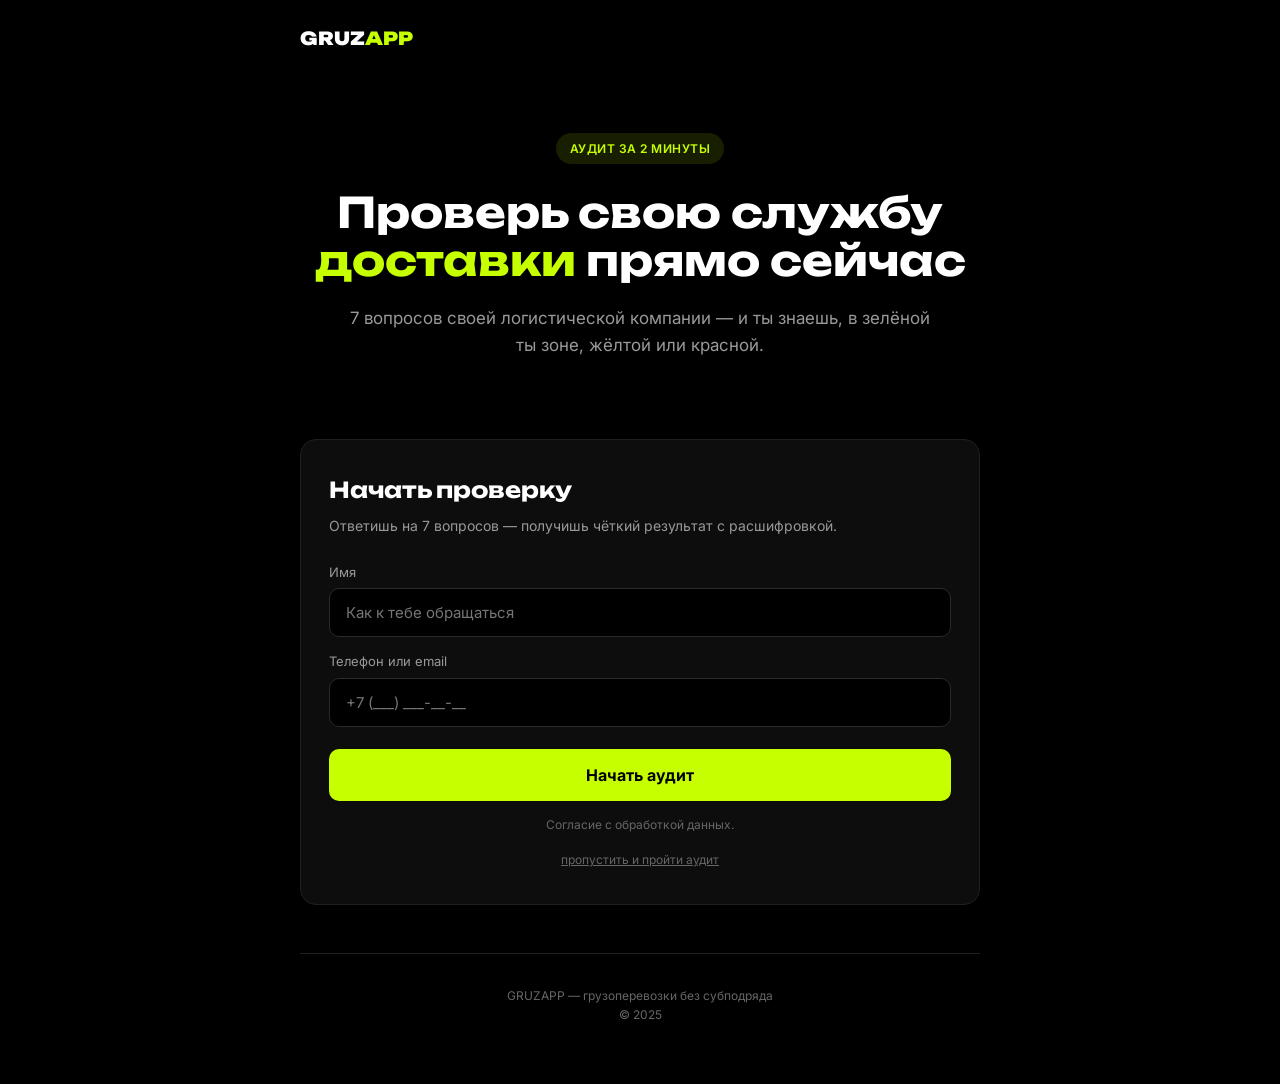
==== audit.html @ 5f4c0c7a "guides v1" ====
<!DOCTYPE html>
<html lang="ru">
<head>
<meta charset="UTF-8">
<meta name="viewport" content="width=device-width, initial-scale=1.0">
<title>Аудит перевозчика за 2 минуты | GRUZAPP</title>

<style>
  @import url('https://fonts.googleapis.com/css2?family=Unbounded:wght@500;700;900&family=Inter:wght@400;500;600&display=swap');
  * { margin: 0; padding: 0; box-sizing: border-box; }
  body { font-family: 'Inter', sans-serif; background: #000; color: #fff; line-height: 1.6; }
  .container { max-width: 720px; margin: 0 auto; padding: 24px 20px 60px; }
  .logo { font-family: 'Unbounded', sans-serif; font-size: 18px; font-weight: 900; margin-bottom: 48px; }
  .logo span { color: #c6ff00; }
  .hero { padding: 32px 0 48px; text-align: center; }
  .hero-kicker { display: inline-block; background: rgba(198,255,0,0.12); color: #c6ff00; font-size: 12px; font-weight: 600; padding: 6px 14px; border-radius: 20px; margin-bottom: 24px; text-transform: uppercase; letter-spacing: 0.04em; }
  .hero h1 { font-family: 'Unbounded', sans-serif; font-size: clamp(28px, 5vw, 42px); font-weight: 700; line-height: 1.15; margin-bottom: 20px; }
  .hero h1 .accent { color: #c6ff00; }
  .hero p { font-size: 17px; color: #999; max-width: 580px; margin: 0 auto 32px; }
  .form-block { background: #0d0d0d; border: 1px solid #1f1f1f; border-radius: 16px; padding: 32px 28px; margin-bottom: 32px; }
  .form-block h2 { font-family: 'Unbounded', sans-serif; font-size: 22px; font-weight: 700; margin-bottom: 8px; }
  .form-block .sub { color: #999; font-size: 14px; margin-bottom: 24px; }
  .form-row { margin-bottom: 14px; }
  .form-row label { display: block; font-size: 13px; color: #999; margin-bottom: 6px; }
  .form-row input { width: 100%; background: #000; border: 1px solid #2a2a2a; color: #fff; padding: 14px 16px; font-size: 15px; font-family: inherit; border-radius: 10px; outline: none; }
  .form-row input:focus { border-color: #c6ff00; }
  .submit-btn { width: 100%; background: #c6ff00; color: #000; border: none; padding: 16px 24px; font-size: 16px; font-weight: 700; font-family: inherit; border-radius: 10px; cursor: pointer; margin-top: 8px; }
  .submit-btn:hover { background: #b8ee00; }
  .submit-btn:disabled { background: #2a2a2a; color: #666; cursor: not-allowed; }
  .privacy { text-align: center; font-size: 12px; color: #666; margin-top: 14px; }

  .error-box { background: rgba(255,80,80,0.08); border: 1px solid rgba(255,80,80,0.4); color: #ff9999; padding: 14px 18px; border-radius: 10px; margin-bottom: 16px; font-size: 13px; line-height: 1.6; display: none; }
  .error-box.show { display: block; }
  .error-box strong { color: #ff6666; display: block; margin-bottom: 6px; }
  .error-box code { font-family: monospace; font-size: 11px; background: rgba(0,0,0,0.5); padding: 2px 6px; border-radius: 4px; word-break: break-all; color: #c6ff00; }

  .skip-link { text-align: center; margin-top: 12px; }
  .skip-link button { background: transparent; border: none; color: #666; font-size: 12px; cursor: pointer; text-decoration: underline; font-family: inherit; }

  .audit-section { display: none; }
  .audit-section.active { display: block; }
  .success-msg { background: rgba(198,255,0,0.1); border: 1px solid rgba(198,255,0,0.3); color: #c6ff00; padding: 14px 18px; border-radius: 10px; margin-bottom: 24px; font-size: 14px; }
  .progress-bar { height: 6px; background: #1f1f1f; border-radius: 3px; overflow: hidden; margin-bottom: 24px; }
  .progress-fill { height: 100%; background: #c6ff00; width: 0%; transition: width 0.25s; }
  .q-card { background: #0d0d0d; border: 1px solid #1f1f1f; border-radius: 12px; padding: 18px 20px; margin-bottom: 12px; }
  .q-head { display: flex; align-items: flex-start; gap: 12px; margin-bottom: 12px; }
  .q-num { width: 26px; height: 26px; background: #c6ff00; color: #000; border-radius: 50%; display: flex; align-items: center; justify-content: center; font-size: 12px; font-weight: 700; flex-shrink: 0; }
  .q-text { font-size: 14px; font-weight: 600; line-height: 1.5; }
  .answers { display: flex; flex-direction: column; gap: 8px; margin-bottom: 10px; }
  .ans-btn { padding: 10px 14px; font-size: 13px; font-weight: 500; border-radius: 8px; border: 1px solid #2a2a2a; background: transparent; color: #999; cursor: pointer; text-align: left; font-family: inherit; transition: all 0.15s; }
  .ans-btn:hover { border-color: #444; color: #fff; }
  .ans-btn.sel-good { background: #c6ff00; border-color: #c6ff00; color: #000; font-weight: 600; }
  .ans-btn.sel-mid { background: rgba(255,255,255,0.08); border-color: #fff; color: #fff; font-weight: 600; }
  .ans-btn.sel-bad { background: rgba(255,80,80,0.1); border-color: #ff6666; color: #ff9999; font-weight: 600; }
  .flag { font-size: 12px; color: #666; padding-left: 38px; }

  .result { border-radius: 16px; padding: 28px; text-align: center; margin: 24px 0; }
  .result.good { background: #c6ff00; color: #000; }
  .result.mid { background: #fff; color: #000; }
  .result.bad { background: #0d0d0d; border: 1px solid #ff6666; color: #ff9999; }
  .result-label { font-size: 12px; font-weight: 700; letter-spacing: 0.06em; text-transform: uppercase; margin-bottom: 8px; opacity: 0.7; }
  .result-score { font-family: 'Unbounded', sans-serif; font-size: 42px; font-weight: 900; line-height: 1.1; }
  .result-text { font-size: 14px; line-height: 1.6; margin-top: 12px; opacity: 0.85; }

  .cta-final { background: #0d0d0d; border: 1px solid #c6ff00; border-radius: 16px; padding: 32px 28px; text-align: center; margin-top: 24px; }
  .cta-final h3 { font-family: 'Unbounded', sans-serif; font-size: 22px; margin-bottom: 12px; }
  .cta-final p { color: #999; margin-bottom: 24px; font-size: 15px; }
  .cta-btn { display: inline-block; background: #c6ff00; color: #000; text-decoration: none; padding: 14px 32px; font-size: 15px; font-weight: 700; border-radius: 10px; }
  .cta-btn:hover { background: #b8ee00; }
  footer { text-align: center; margin-top: 48px; padding-top: 32px; border-top: 1px solid #1f1f1f; font-size: 12px; color: #666; }
</style>
</head>
<body>

<div class="container">
  <div class="logo">GRUZ<span>APP</span></div>

  <div class="hero">
    <div class="hero-kicker">Аудит за 2 минуты</div>
    <h1>Проверь свою службу <span class="accent">доставки</span> прямо сейчас</h1>
    <p>7 вопросов своей логистической компании — и ты знаешь, в зелёной ты зоне, жёлтой или красной.</p>
  </div>

  <div id="form-block" class="form-block">
    <h2>Начать проверку</h2>
    <p class="sub">Ответишь на 7 вопросов — получишь чёткий результат с расшифровкой.</p>

    <div id="error-box" class="error-box"></div>

    <form id="lead-form">
      <div class="form-row"><label>Имя</label><input type="text" id="name" required placeholder="Как к тебе обращаться"></div>
      <div class="form-row"><label>Телефон или email</label><input type="text" id="contact" required placeholder="+7 (___) ___-__-__"></div>
      <button type="submit" class="submit-btn" id="submit-btn">Начать аудит</button>
      <div class="privacy">Согласие с обработкой данных.</div>
    </form>

    <div class="skip-link"><button id="skip-btn">пропустить и пройти аудит</button></div>
  </div>

  <div id="audit-section" class="audit-section">
    <div class="success-msg">✓ Отвечай на вопросы — внизу увидишь результат.</div>
    <div class="progress-bar"><div class="progress-fill" id="prog"></div></div>
    <div id="questions"></div>
    <div class="result" id="result" style="display:none;">
      <div class="result-label" id="r-label"></div>
      <div class="result-score" id="r-score"></div>
      <div class="result-text" id="r-text"></div>
    </div>
    <div class="cta-final" id="cta-final" style="display:none;">
      <h3>Хочешь сравнить с тем, как должно быть?</h3>
      <p>В GRUZAPP все 7 пунктов в стандарте. Тариф и условия — за 15 минут.</p>
      <a href="https://wa.me/79991234567?text=Хочу%20расчёт%20доставки" class="cta-btn">Написать в WhatsApp</a>
    </div>
  </div>

  <footer>GRUZAPP — грузоперевозки без субподряда<br>© 2025</footer>
</div>

<script type="module">
import { createClient } from 'https://esm.sh/@supabase/supabase-js@2';
const SUPABASE_URL = 'https://htftklrysatwhqznbtty.supabase.co';
const SUPABASE_ANON_KEY = 'sb_publishable_8GinUKWP4PAEdCOvgKhb0w_8jK8Kny5';

const errorBox = document.getElementById('error-box');
const submitBtn = document.getElementById('submit-btn');
function showError(t, d) { errorBox.innerHTML = `<strong>${t}</strong>${d}`; errorBox.classList.add('show'); }
function hideError() { errorBox.classList.remove('show'); }
function showAudit() {
  document.getElementById('form-block').style.display = 'none';
  document.getElementById('audit-section').classList.add('active');
  window.scrollTo({ top: 0, behavior: 'smooth' });
}
document.getElementById('skip-btn').addEventListener('click', showAudit);

const keysOk = SUPABASE_URL !== 'YOUR_SUPABASE_URL' && SUPABASE_ANON_KEY !== 'YOUR_SUPABASE_ANON_KEY' && SUPABASE_URL.startsWith('https://');
let supabase = null;
if (keysOk) {
  try { supabase = createClient(SUPABASE_URL, SUPABASE_ANON_KEY); } catch (e) { showError('Ошибка подключения', e.message); }
} else {
  showError('Не вставлены ключи Supabase', 'Замени <code>YOUR_SUPABASE_URL</code> и <code>YOUR_SUPABASE_ANON_KEY</code> в самом низу файла. Пока — нажми «пропустить».');
}

function getUtm() {
  const p = new URLSearchParams(window.location.search);
  return { utm_source: p.get('utm_source') || null, utm_medium: p.get('utm_medium') || null, utm_campaign: p.get('utm_campaign') || null, referrer: document.referrer || null };
}

document.getElementById('lead-form').addEventListener('submit', async (e) => {
  e.preventDefault();
  hideError();
  const name = document.getElementById('name').value.trim();
  const contact = document.getElementById('contact').value.trim();
  if (!name || !contact) { showError('Заполни оба поля', ''); return; }
  if (!supabase) { showError('Supabase не подключён', 'Проверь ключи.'); return; }
  submitBtn.disabled = true; submitBtn.textContent = 'Отправляем...';
  try {
    const { error } = await supabase.from('leads').insert({ name, contact, source: 'audit', segment: 'b2b', status: 'new', utm: getUtm() });
    if (error) {
      let h = error.message;
      const m = (error.message || '').toLowerCase();
      if (m.includes('row-level') || m.includes('policy') || m.includes('rls')) h += '<br><br>Выполни: <code>ALTER TABLE leads ENABLE ROW LEVEL SECURITY; CREATE POLICY "Allow public insert" ON leads FOR INSERT TO anon WITH CHECK (true);</code>';
      if (m.includes('column') || m.includes('does not exist')) h += '<br><br>Проверь колонки в таблице leads: name, contact, source, segment, status, utm.';
      throw new Error(h);
    }
    showAudit();
  } catch (err) {
    showError('Не удалось отправить', err.message);
    submitBtn.disabled = false; submitBtn.textContent = 'Попробовать снова';
    console.error(err);
  }
});

const Q = [
  { q: "Как формируется итоговая цена?", good: "Фиксируется до рейса после оценки объёма", mid: "В целом по тарифу, плюс возможные доплаты", bad: "Зависит от ситуации, смотрим на месте", flag: "Красный флаг: «по факту», «зависит»" },
  { q: "Кто конкретно приедет — ваши или субподряд?", good: "Наши верифицированные водители", mid: "В основном свои, иногда привлекаем", bad: "Найдём команду / зависит от дня", flag: "Уклончивость = риск" },
  { q: "Делаете ли фото груза до погрузки?", good: "Да, это наш стандарт", mid: "Если попросите — можем", bad: "Обычно не делаем", flag: "Без фото ДО — не докажешь повреждение" },
  { q: "Реальная страховка с выплатами?", good: "Да, конкретные суммы и условия", mid: "Страховка есть, условия уточним", bad: "«Всё застраховано» без деталей", flag: "«Есть» ≠ «реально выплатят»" },
  { q: "Как считаете грузчиков и машины?", good: "По фото или подробному списку", mid: "По описанию по телефону", bad: "Обычно хватает одной машины", flag: "Расчёт на слух = переплата" },
  { q: "Работаете в выходные и вечером?", good: "Да, без коэффициентов", mid: "Работаем, но с наценкой", bad: "Только будни, только день", flag: "Сервис должен подстраиваться" },
  { q: "Что если повредят груз?", good: "Конкретный алгоритм и сроки", mid: "Подадите претензию — рассмотрим", bad: "«Такого не бывает»", flag: "Без алгоритма — без компенсации" }
];
const answers = new Array(7).fill(null);

function render() {
  document.getElementById('questions').innerHTML = Q.map((q, i) => `
    <div class="q-card">
      <div class="q-head"><div class="q-num">${i+1}</div><div class="q-text">${q.q}</div></div>
      <div class="answers">
        <button class="ans-btn" data-i="${i}" data-v="good">${q.good}</button>
        <button class="ans-btn" data-i="${i}" data-v="mid">${q.mid}</button>
        <button class="ans-btn" data-i="${i}" data-v="bad">${q.bad}</button>
      </div>
      <div class="flag">⚑ ${q.flag}</div>
    </div>`).join('');
  document.querySelectorAll('.ans-btn').forEach(b => b.addEventListener('click', () => {
    const i = +b.dataset.i, v = b.dataset.v;
    answers[i] = v;
    document.querySelectorAll(`.ans-btn[data-i="${i}"]`).forEach(x => x.classList.remove('sel-good','sel-mid','sel-bad'));
    b.classList.add('sel-' + v);
    update();
  }));
}

function update() {
  const a = answers.filter(x => x !== null).length;
  document.getElementById('prog').style.width = (a / 7 * 100) + '%';
  if (a < 7) { document.getElementById('result').style.display='none'; document.getElementById('cta-final').style.display='none'; return; }
  let s = 0; answers.forEach(x => { if (x === 'good') s += 2; else if (x === 'mid') s += 1; });
  const r = document.getElementById('result');
  r.style.display = 'block';
  r.classList.remove('good','mid','bad');
  document.getElementById('r-score').textContent = s + ' / 14';
  if (s >= 11) { r.classList.add('good'); document.getElementById('r-label').textContent = 'Зелёная зона'; document.getElementById('r-text').textContent = 'Эта служба соответствует базовым стандартам. Но фото "до", страховка и алгоритм при повреждении — три пункта, без которых не работай.'; }
  else if (s >= 7) { r.classList.add('mid'); document.getElementById('r-label').textContent = 'Жёлтая зона'; document.getElementById('r-text').textContent = 'У службы есть слабые места. Перед каждым рейсом фиксируй состояние груза сам и держи прямой номер водителя.'; }
  else { r.classList.add('bad'); document.getElementById('r-label').textContent = 'Красная зона'; document.getElementById('r-text').textContent = 'Эта служба не защищает тебя. Ищи альтернативу до первого инцидента.'; }
  document.getElementById('cta-final').style.display = 'block';
}
render();
</script>
</body>
</html>
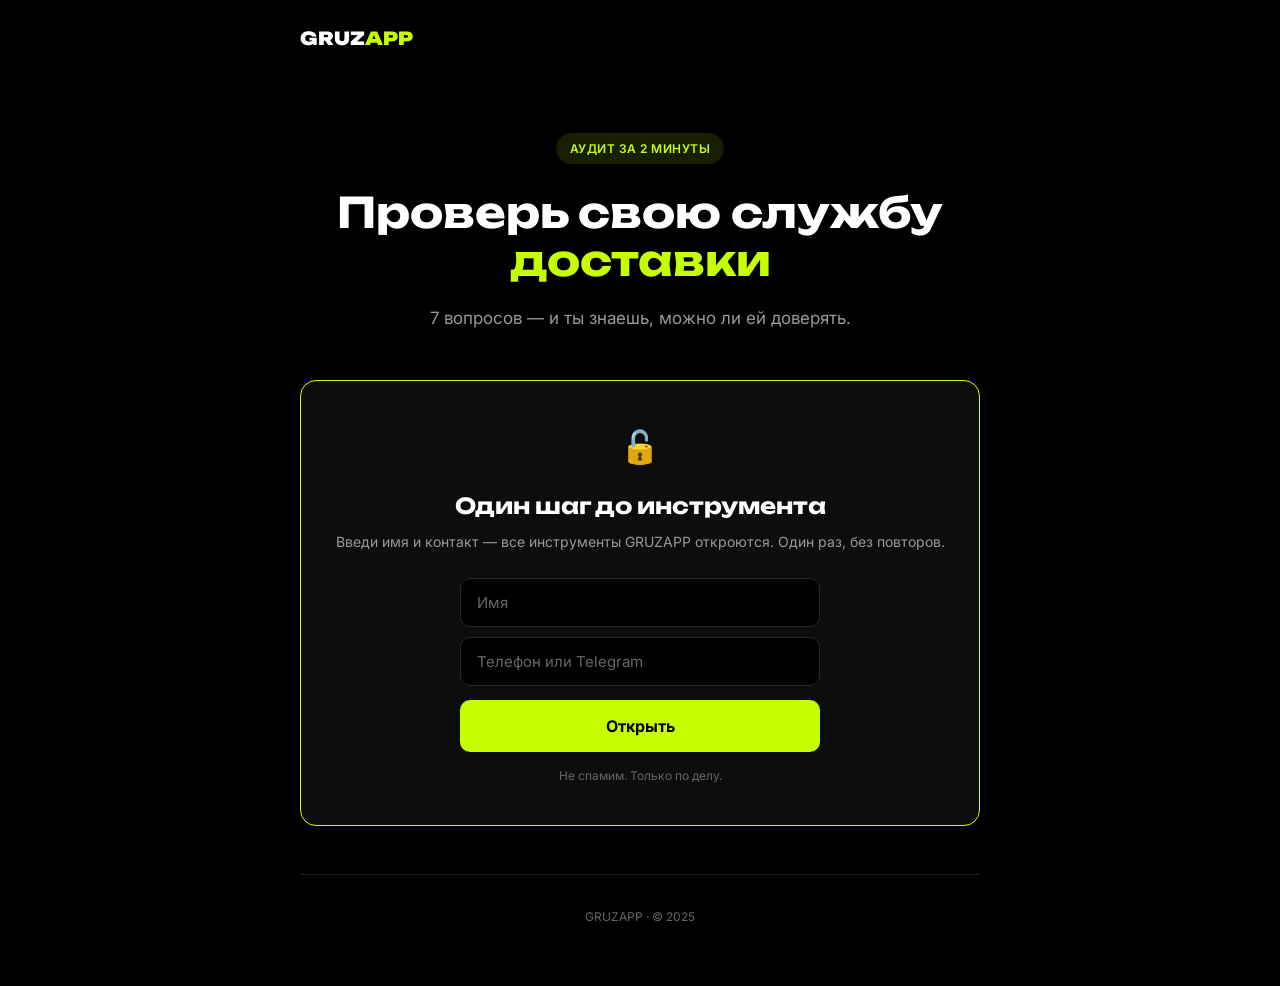
==== commit 4ac18e65: "guides v2" ====
--- a/audit.html
+++ b/audit.html
@@ -4,7 +4,7 @@
 <meta charset="UTF-8">
 <meta name="viewport" content="width=device-width, initial-scale=1.0">
 <title>Аудит перевозчика за 2 минуты | GRUZAPP</title>
-
+<link rel="stylesheet" href="cta.css">
 <style>
   @import url('https://fonts.googleapis.com/css2?family=Unbounded:wght@500;700;900&family=Inter:wght@400;500;600&display=swap');
   * { margin: 0; padding: 0; box-sizing: border-box; }
@@ -16,30 +16,9 @@
   .hero-kicker { display: inline-block; background: rgba(198,255,0,0.12); color: #c6ff00; font-size: 12px; font-weight: 600; padding: 6px 14px; border-radius: 20px; margin-bottom: 24px; text-transform: uppercase; letter-spacing: 0.04em; }
   .hero h1 { font-family: 'Unbounded', sans-serif; font-size: clamp(28px, 5vw, 42px); font-weight: 700; line-height: 1.15; margin-bottom: 20px; }
   .hero h1 .accent { color: #c6ff00; }
-  .hero p { font-size: 17px; color: #999; max-width: 580px; margin: 0 auto 32px; }
-  .form-block { background: #0d0d0d; border: 1px solid #1f1f1f; border-radius: 16px; padding: 32px 28px; margin-bottom: 32px; }
-  .form-block h2 { font-family: 'Unbounded', sans-serif; font-size: 22px; font-weight: 700; margin-bottom: 8px; }
-  .form-block .sub { color: #999; font-size: 14px; margin-bottom: 24px; }
-  .form-row { margin-bottom: 14px; }
-  .form-row label { display: block; font-size: 13px; color: #999; margin-bottom: 6px; }
-  .form-row input { width: 100%; background: #000; border: 1px solid #2a2a2a; color: #fff; padding: 14px 16px; font-size: 15px; font-family: inherit; border-radius: 10px; outline: none; }
-  .form-row input:focus { border-color: #c6ff00; }
-  .submit-btn { width: 100%; background: #c6ff00; color: #000; border: none; padding: 16px 24px; font-size: 16px; font-weight: 700; font-family: inherit; border-radius: 10px; cursor: pointer; margin-top: 8px; }
-  .submit-btn:hover { background: #b8ee00; }
-  .submit-btn:disabled { background: #2a2a2a; color: #666; cursor: not-allowed; }
-  .privacy { text-align: center; font-size: 12px; color: #666; margin-top: 14px; }
-
-  .error-box { background: rgba(255,80,80,0.08); border: 1px solid rgba(255,80,80,0.4); color: #ff9999; padding: 14px 18px; border-radius: 10px; margin-bottom: 16px; font-size: 13px; line-height: 1.6; display: none; }
-  .error-box.show { display: block; }
-  .error-box strong { color: #ff6666; display: block; margin-bottom: 6px; }
-  .error-box code { font-family: monospace; font-size: 11px; background: rgba(0,0,0,0.5); padding: 2px 6px; border-radius: 4px; word-break: break-all; color: #c6ff00; }
-
-  .skip-link { text-align: center; margin-top: 12px; }
-  .skip-link button { background: transparent; border: none; color: #666; font-size: 12px; cursor: pointer; text-decoration: underline; font-family: inherit; }
-
-  .audit-section { display: none; }
-  .audit-section.active { display: block; }
-  .success-msg { background: rgba(198,255,0,0.1); border: 1px solid rgba(198,255,0,0.3); color: #c6ff00; padding: 14px 18px; border-radius: 10px; margin-bottom: 24px; font-size: 14px; }
+  .hero p { font-size: 17px; color: #999; max-width: 580px; margin: 0 auto; }
+  .content { display: none; }
+  .content.show { display: block; }
   .progress-bar { height: 6px; background: #1f1f1f; border-radius: 3px; overflow: hidden; margin-bottom: 24px; }
   .progress-fill { height: 100%; background: #c6ff00; width: 0%; transition: width 0.25s; }
   .q-card { background: #0d0d0d; border: 1px solid #1f1f1f; border-radius: 12px; padding: 18px 20px; margin-bottom: 12px; }
@@ -53,133 +32,58 @@
   .ans-btn.sel-mid { background: rgba(255,255,255,0.08); border-color: #fff; color: #fff; font-weight: 600; }
   .ans-btn.sel-bad { background: rgba(255,80,80,0.1); border-color: #ff6666; color: #ff9999; font-weight: 600; }
   .flag { font-size: 12px; color: #666; padding-left: 38px; }
-
-  .result { border-radius: 16px; padding: 28px; text-align: center; margin: 24px 0; }
+  .result { border-radius: 16px; padding: 28px; text-align: center; margin: 24px 0; display: none; }
   .result.good { background: #c6ff00; color: #000; }
   .result.mid { background: #fff; color: #000; }
   .result.bad { background: #0d0d0d; border: 1px solid #ff6666; color: #ff9999; }
   .result-label { font-size: 12px; font-weight: 700; letter-spacing: 0.06em; text-transform: uppercase; margin-bottom: 8px; opacity: 0.7; }
   .result-score { font-family: 'Unbounded', sans-serif; font-size: 42px; font-weight: 900; line-height: 1.1; }
   .result-text { font-size: 14px; line-height: 1.6; margin-top: 12px; opacity: 0.85; }
-
-  .cta-final { background: #0d0d0d; border: 1px solid #c6ff00; border-radius: 16px; padding: 32px 28px; text-align: center; margin-top: 24px; }
-  .cta-final h3 { font-family: 'Unbounded', sans-serif; font-size: 22px; margin-bottom: 12px; }
-  .cta-final p { color: #999; margin-bottom: 24px; font-size: 15px; }
-  .cta-btn { display: inline-block; background: #c6ff00; color: #000; text-decoration: none; padding: 14px 32px; font-size: 15px; font-weight: 700; border-radius: 10px; }
-  .cta-btn:hover { background: #b8ee00; }
   footer { text-align: center; margin-top: 48px; padding-top: 32px; border-top: 1px solid #1f1f1f; font-size: 12px; color: #666; }
 </style>
 </head>
 <body>
-
 <div class="container">
-  <div class="logo">GRUZ<span>APP</span></div>
-
+  <a href="/" style="text-decoration:none; color:inherit;"><div class="logo">GRUZ<span>APP</span></div></a>
   <div class="hero">
     <div class="hero-kicker">Аудит за 2 минуты</div>
-    <h1>Проверь свою службу <span class="accent">доставки</span> прямо сейчас</h1>
-    <p>7 вопросов своей логистической компании — и ты знаешь, в зелёной ты зоне, жёлтой или красной.</p>
+    <h1>Проверь свою службу <span class="accent">доставки</span></h1>
+    <p>7 вопросов — и ты знаешь, можно ли ей доверять.</p>
   </div>
 
-  <div id="form-block" class="form-block">
-    <h2>Начать проверку</h2>
-    <p class="sub">Ответишь на 7 вопросов — получишь чёткий результат с расшифровкой.</p>
+  <div id="gate"></div>
 
-    <div id="error-box" class="error-box"></div>
-
-    <form id="lead-form">
-      <div class="form-row"><label>Имя</label><input type="text" id="name" required placeholder="Как к тебе обращаться"></div>
-      <div class="form-row"><label>Телефон или email</label><input type="text" id="contact" required placeholder="+7 (___) ___-__-__"></div>
-      <button type="submit" class="submit-btn" id="submit-btn">Начать аудит</button>
-      <div class="privacy">Согласие с обработкой данных.</div>
-    </form>
-
-    <div class="skip-link"><button id="skip-btn">пропустить и пройти аудит</button></div>
-  </div>
-
-  <div id="audit-section" class="audit-section">
-    <div class="success-msg">✓ Отвечай на вопросы — внизу увидишь результат.</div>
+  <div id="content" class="content">
     <div class="progress-bar"><div class="progress-fill" id="prog"></div></div>
     <div id="questions"></div>
-    <div class="result" id="result" style="display:none;">
+    <div class="result" id="result">
       <div class="result-label" id="r-label"></div>
       <div class="result-score" id="r-score"></div>
       <div class="result-text" id="r-text"></div>
     </div>
-    <div class="cta-final" id="cta-final" style="display:none;">
-      <h3>Хочешь сравнить с тем, как должно быть?</h3>
-      <p>В GRUZAPP все 7 пунктов в стандарте. Тариф и условия — за 15 минут.</p>
-      <a href="https://wa.me/79991234567?text=Хочу%20расчёт%20доставки" class="cta-btn">Написать в WhatsApp</a>
-    </div>
+    <div id="cta"></div>
   </div>
 
-  <footer>GRUZAPP — грузоперевозки без субподряда<br>© 2025</footer>
+  <footer>GRUZAPP · © 2025</footer>
 </div>
 
-<script type="module">
-import { createClient } from 'https://esm.sh/@supabase/supabase-js@2';
-const SUPABASE_URL = 'https://htftklrysatwhqznbtty.supabase.co';
-const SUPABASE_ANON_KEY = 'sb_publishable_8GinUKWP4PAEdCOvgKhb0w_8jK8Kny5';
-
-const errorBox = document.getElementById('error-box');
-const submitBtn = document.getElementById('submit-btn');
-function showError(t, d) { errorBox.innerHTML = `<strong>${t}</strong>${d}`; errorBox.classList.add('show'); }
-function hideError() { errorBox.classList.remove('show'); }
-function showAudit() {
-  document.getElementById('form-block').style.display = 'none';
-  document.getElementById('audit-section').classList.add('active');
-  window.scrollTo({ top: 0, behavior: 'smooth' });
-}
-document.getElementById('skip-btn').addEventListener('click', showAudit);
-
-const keysOk = SUPABASE_URL !== 'YOUR_SUPABASE_URL' && SUPABASE_ANON_KEY !== 'YOUR_SUPABASE_ANON_KEY' && SUPABASE_URL.startsWith('https://');
-let supabase = null;
-if (keysOk) {
-  try { supabase = createClient(SUPABASE_URL, SUPABASE_ANON_KEY); } catch (e) { showError('Ошибка подключения', e.message); }
-} else {
-  showError('Не вставлены ключи Supabase', 'Замени <code>YOUR_SUPABASE_URL</code> и <code>YOUR_SUPABASE_ANON_KEY</code> в самом низу файла. Пока — нажми «пропустить».');
-}
-
-function getUtm() {
-  const p = new URLSearchParams(window.location.search);
-  return { utm_source: p.get('utm_source') || null, utm_medium: p.get('utm_medium') || null, utm_campaign: p.get('utm_campaign') || null, referrer: document.referrer || null };
-}
-
-document.getElementById('lead-form').addEventListener('submit', async (e) => {
-  e.preventDefault();
-  hideError();
-  const name = document.getElementById('name').value.trim();
-  const contact = document.getElementById('contact').value.trim();
-  if (!name || !contact) { showError('Заполни оба поля', ''); return; }
-  if (!supabase) { showError('Supabase не подключён', 'Проверь ключи.'); return; }
-  submitBtn.disabled = true; submitBtn.textContent = 'Отправляем...';
-  try {
-    const { error } = await supabase.from('leads').insert({ name, contact, source: 'audit', segment: 'b2b', status: 'new', utm: getUtm() });
-    if (error) {
-      let h = error.message;
-      const m = (error.message || '').toLowerCase();
-      if (m.includes('row-level') || m.includes('policy') || m.includes('rls')) h += '<br><br>Выполни: <code>ALTER TABLE leads ENABLE ROW LEVEL SECURITY; CREATE POLICY "Allow public insert" ON leads FOR INSERT TO anon WITH CHECK (true);</code>';
-      if (m.includes('column') || m.includes('does not exist')) h += '<br><br>Проверь колонки в таблице leads: name, contact, source, segment, status, utm.';
-      throw new Error(h);
-    }
-    showAudit();
-  } catch (err) {
-    showError('Не удалось отправить', err.message);
-    submitBtn.disabled = false; submitBtn.textContent = 'Попробовать снова';
-    console.error(err);
-  }
-});
-
+<script src="app.js"></script>
+<script>
 const Q = [
-  { q: "Как формируется итоговая цена?", good: "Фиксируется до рейса после оценки объёма", mid: "В целом по тарифу, плюс возможные доплаты", bad: "Зависит от ситуации, смотрим на месте", flag: "Красный флаг: «по факту», «зависит»" },
-  { q: "Кто конкретно приедет — ваши или субподряд?", good: "Наши верифицированные водители", mid: "В основном свои, иногда привлекаем", bad: "Найдём команду / зависит от дня", flag: "Уклончивость = риск" },
-  { q: "Делаете ли фото груза до погрузки?", good: "Да, это наш стандарт", mid: "Если попросите — можем", bad: "Обычно не делаем", flag: "Без фото ДО — не докажешь повреждение" },
-  { q: "Реальная страховка с выплатами?", good: "Да, конкретные суммы и условия", mid: "Страховка есть, условия уточним", bad: "«Всё застраховано» без деталей", flag: "«Есть» ≠ «реально выплатят»" },
-  { q: "Как считаете грузчиков и машины?", good: "По фото или подробному списку", mid: "По описанию по телефону", bad: "Обычно хватает одной машины", flag: "Расчёт на слух = переплата" },
-  { q: "Работаете в выходные и вечером?", good: "Да, без коэффициентов", mid: "Работаем, но с наценкой", bad: "Только будни, только день", flag: "Сервис должен подстраиваться" },
-  { q: "Что если повредят груз?", good: "Конкретный алгоритм и сроки", mid: "Подадите претензию — рассмотрим", bad: "«Такого не бывает»", flag: "Без алгоритма — без компенсации" }
+  { q: "Как формируется итоговая цена?", good: "Фиксируется до рейса", mid: "По тарифу + доплаты", bad: "На месте", flag: "«По факту» = красный флаг" },
+  { q: "Кто приедет — ваши или субподряд?", good: "Верифицированные водители", mid: "Иногда привлекаем", bad: "Найдём команду", flag: "Уклончивость = риск" },
+  { q: "Фото груза до погрузки?", good: "Стандарт", mid: "Если попросите", bad: "Не делаем", flag: "Без фото — не докажешь" },
+  { q: "Реальная страховка?", good: "Суммы и условия", mid: "Уточним", bad: "Всё застраховано", flag: "«Есть» ≠ «выплатят»" },
+  { q: "Как считаете грузчиков?", good: "По фото/списку", mid: "По телефону", bad: "Хватит одной машины", flag: "На слух = переплата" },
+  { q: "Выходные?", good: "Без наценки", mid: "С наценкой", bad: "Только будни", flag: "Сервис подстраивается" },
+  { q: "Если повредят?", good: "Алгоритм + сроки", mid: "Рассмотрим", bad: "Не бывает", flag: "Без алгоритма — без денег" }
 ];
 const answers = new Array(7).fill(null);
+
+function showContent() {
+  document.getElementById('content').classList.add('show');
+  render();
+}
 
 function render() {
   document.getElementById('questions').innerHTML = Q.map((q, i) => `
@@ -193,10 +97,9 @@
       <div class="flag">⚑ ${q.flag}</div>
     </div>`).join('');
   document.querySelectorAll('.ans-btn').forEach(b => b.addEventListener('click', () => {
-    const i = +b.dataset.i, v = b.dataset.v;
-    answers[i] = v;
-    document.querySelectorAll(`.ans-btn[data-i="${i}"]`).forEach(x => x.classList.remove('sel-good','sel-mid','sel-bad'));
-    b.classList.add('sel-' + v);
+    answers[+b.dataset.i] = b.dataset.v;
+    document.querySelectorAll(`.ans-btn[data-i="${b.dataset.i}"]`).forEach(x => x.classList.remove('sel-good','sel-mid','sel-bad'));
+    b.classList.add('sel-' + b.dataset.v);
     update();
   }));
 }
@@ -204,18 +107,18 @@
 function update() {
   const a = answers.filter(x => x !== null).length;
   document.getElementById('prog').style.width = (a / 7 * 100) + '%';
-  if (a < 7) { document.getElementById('result').style.display='none'; document.getElementById('cta-final').style.display='none'; return; }
+  if (a < 7) { document.getElementById('result').style.display='none'; document.getElementById('cta').innerHTML=''; return; }
   let s = 0; answers.forEach(x => { if (x === 'good') s += 2; else if (x === 'mid') s += 1; });
-  const r = document.getElementById('result');
-  r.style.display = 'block';
+  const r = document.getElementById('result'); r.style.display = 'block';
   r.classList.remove('good','mid','bad');
   document.getElementById('r-score').textContent = s + ' / 14';
-  if (s >= 11) { r.classList.add('good'); document.getElementById('r-label').textContent = 'Зелёная зона'; document.getElementById('r-text').textContent = 'Эта служба соответствует базовым стандартам. Но фото "до", страховка и алгоритм при повреждении — три пункта, без которых не работай.'; }
-  else if (s >= 7) { r.classList.add('mid'); document.getElementById('r-label').textContent = 'Жёлтая зона'; document.getElementById('r-text').textContent = 'У службы есть слабые места. Перед каждым рейсом фиксируй состояние груза сам и держи прямой номер водителя.'; }
-  else { r.classList.add('bad'); document.getElementById('r-label').textContent = 'Красная зона'; document.getElementById('r-text').textContent = 'Эта служба не защищает тебя. Ищи альтернативу до первого инцидента.'; }
-  document.getElementById('cta-final').style.display = 'block';
+  if (s >= 11) { r.classList.add('good'); document.getElementById('r-label').textContent = 'Зелёная зона'; document.getElementById('r-text').textContent = 'Базовые стандарты ок. Проверяй фото, страховку и алгоритм.'; }
+  else if (s >= 7) { r.classList.add('mid'); document.getElementById('r-label').textContent = 'Жёлтая зона'; document.getElementById('r-text').textContent = 'Слабые места есть. Фиксируй груз сам.'; }
+  else { r.classList.add('bad'); document.getElementById('r-label').textContent = 'Красная зона'; document.getElementById('r-text').textContent = 'Не защищает. Ищи альтернативу.'; }
+  GRUZAPP.renderCTA('cta', 'audit', 'Хочешь сравнить?', 'В GRUZAPP все 7 пунктов в стандарте.');
 }
-render();
+
+window.addEventListener('DOMContentLoaded', () => GRUZAPP.renderGate('gate', 'audit', showContent));
 </script>
 </body>
 </html>
--- a/cta.css
+++ b/cta.css
@@ -0,0 +1,153 @@
+/* ========================================
+   GRUZAPP — CTA + Gate стили
+   ======================================== */
+
+/* ---- GATE (мини-форма регистрации) ---- */
+.gate {
+  background: #0d0d0d;
+  border: 1px solid #c6ff00;
+  border-radius: 16px;
+  padding: 40px 28px;
+  text-align: center;
+  margin-bottom: 32px;
+}
+
+.gate-icon {
+  font-size: 32px;
+  margin-bottom: 16px;
+}
+
+.gate-title {
+  font-family: 'Unbounded', sans-serif;
+  font-size: 22px;
+  font-weight: 700;
+  margin-bottom: 8px;
+  color: #fff;
+}
+
+.gate-sub {
+  color: #999;
+  font-size: 14px;
+  margin-bottom: 24px;
+  line-height: 1.6;
+}
+
+.gate-form {
+  display: flex;
+  flex-direction: column;
+  gap: 10px;
+  max-width: 360px;
+  margin: 0 auto;
+}
+
+.gate-input {
+  width: 100%;
+  background: #000;
+  border: 1px solid #2a2a2a;
+  color: #fff;
+  padding: 14px 16px;
+  font-size: 15px;
+  font-family: 'Inter', sans-serif;
+  border-radius: 10px;
+  outline: none;
+  transition: border-color 0.15s;
+}
+
+.gate-input:focus {
+  border-color: #c6ff00;
+}
+
+.gate-input::placeholder {
+  color: #666;
+}
+
+.gate-submit {
+  width: 100%;
+  background: #c6ff00;
+  color: #000;
+  border: none;
+  padding: 16px 24px;
+  font-size: 16px;
+  font-weight: 700;
+  font-family: 'Inter', sans-serif;
+  border-radius: 10px;
+  cursor: pointer;
+  transition: background 0.15s;
+  margin-top: 4px;
+}
+
+.gate-submit:hover {
+  background: #b8ee00;
+}
+
+.gate-submit:disabled {
+  background: #2a2a2a;
+  color: #666;
+  cursor: not-allowed;
+}
+
+.gate-privacy {
+  font-size: 12px;
+  color: #666;
+  margin-top: 14px;
+}
+
+/* ---- CTA (кнопки TG + MAX) ---- */
+.cta-final {
+  background: #0d0d0d;
+  border: 1px solid #c6ff00;
+  border-radius: 16px;
+  padding: 32px 28px;
+  text-align: center;
+  margin-top: 32px;
+}
+
+.cta-final h3 {
+  font-family: 'Unbounded', sans-serif;
+  font-size: 22px;
+  font-weight: 700;
+  margin-bottom: 12px;
+  color: #fff;
+}
+
+.cta-final p {
+  color: #999;
+  margin-bottom: 24px;
+  font-size: 15px;
+}
+
+.cta-buttons {
+  display: flex;
+  gap: 12px;
+  justify-content: center;
+  flex-wrap: wrap;
+}
+
+.cta-btn {
+  display: inline-flex;
+  align-items: center;
+  gap: 8px;
+  padding: 14px 24px;
+  font-size: 15px;
+  font-weight: 700;
+  font-family: 'Inter', sans-serif;
+  border-radius: 10px;
+  text-decoration: none;
+  transition: all 0.15s;
+  min-width: 200px;
+  justify-content: center;
+}
+
+.cta-icon { font-size: 16px; }
+
+.cta-tg { background: #c6ff00; color: #000; }
+.cta-tg:hover { background: #b8ee00; }
+
+.cta-max { background: transparent; color: #fff; border: 1px solid #fff; }
+.cta-max:hover { background: #fff; color: #000; }
+
+@media (max-width: 480px) {
+  .cta-buttons { flex-direction: column; }
+  .cta-btn { min-width: unset; width: 100%; }
+  .gate { padding: 28px 20px; }
+}
